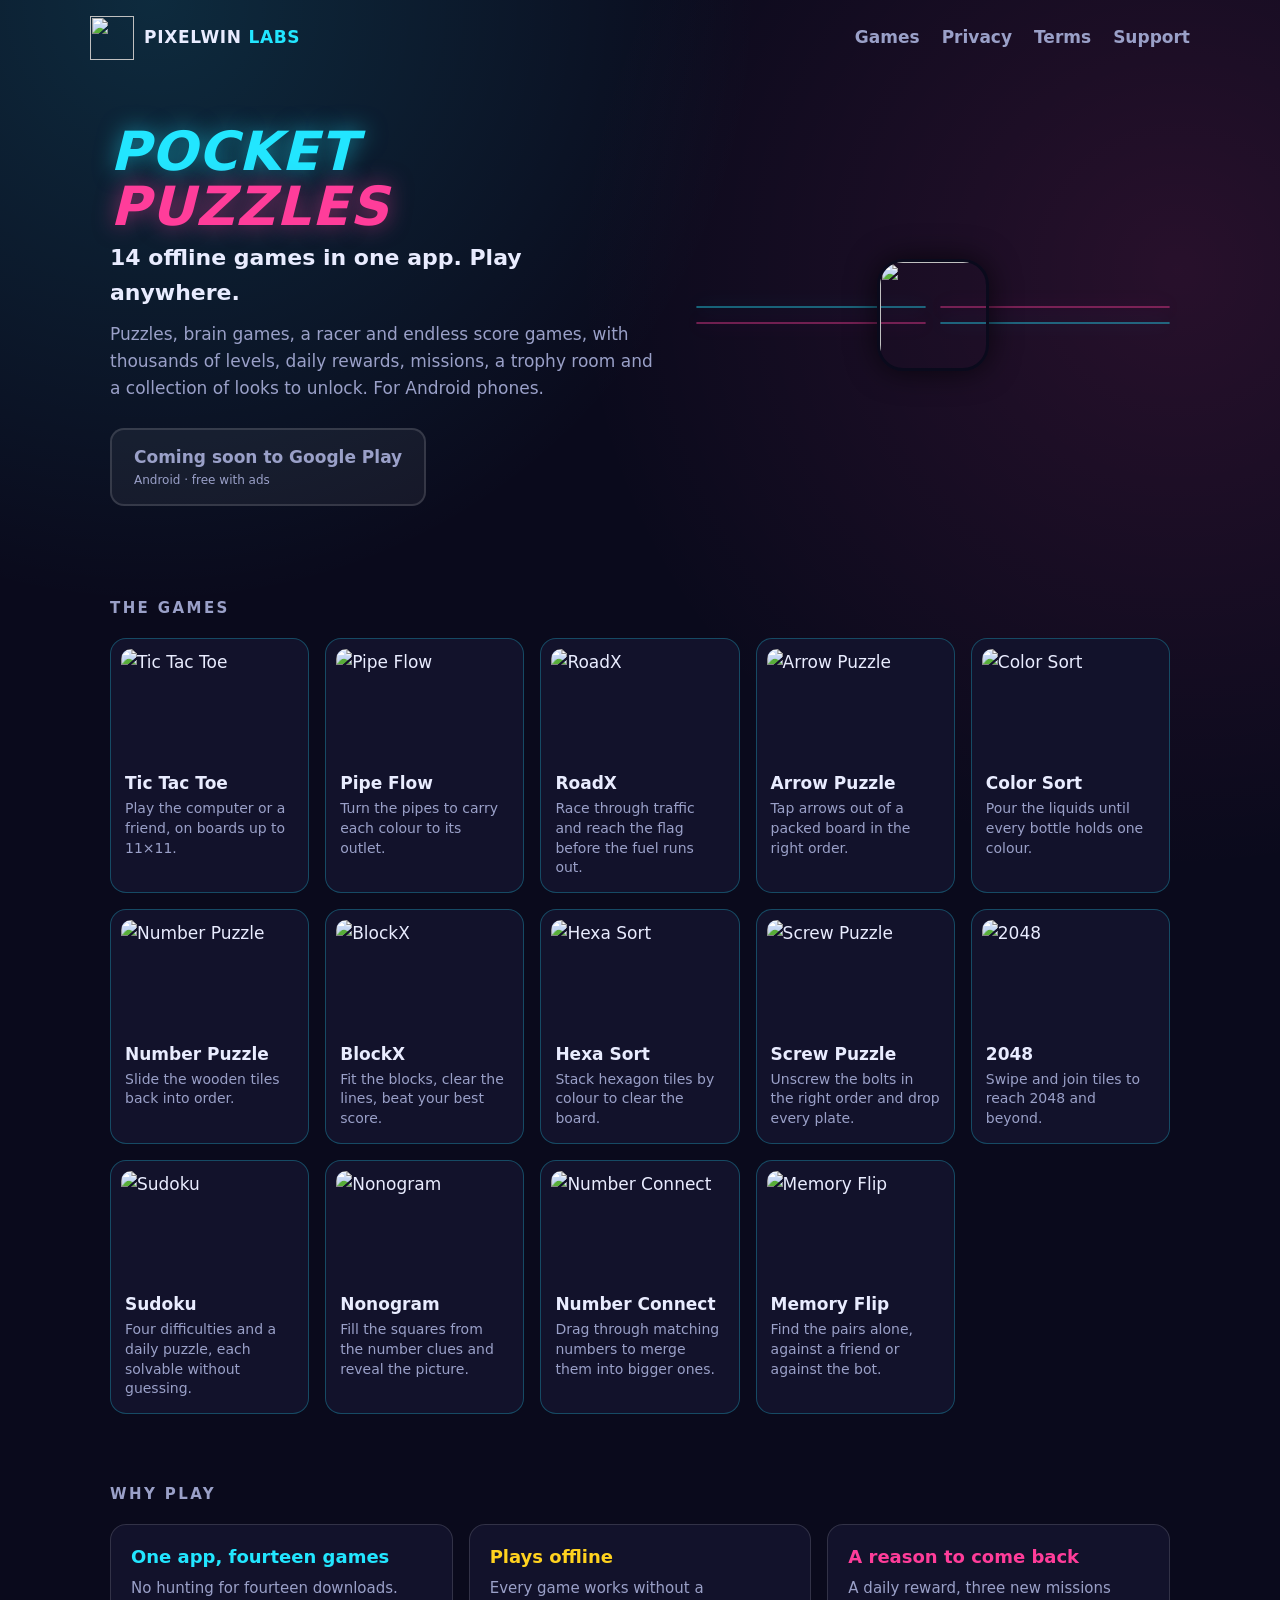
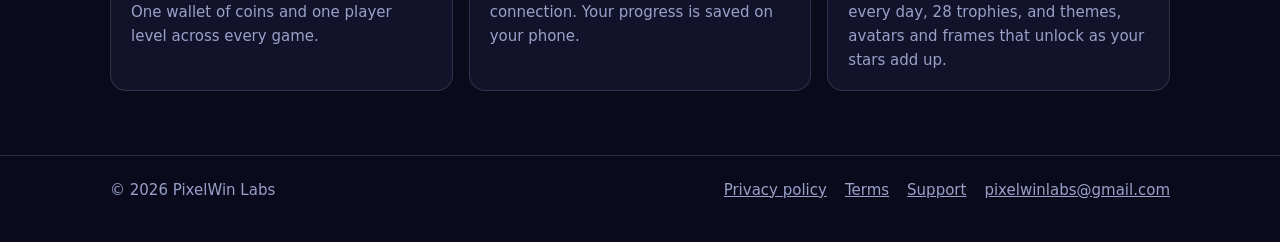
==== index.html @ aa6100d0 "Website" ====
<!DOCTYPE html>
<html lang="en">
<head>
<meta charset="utf-8">
<meta name="viewport" content="width=device-width, initial-scale=1">
<title>Pocket Puzzles: Offline Games — 14 games in one app | PixelWin Labs</title>
<meta name="description" content="Pocket Puzzles puts fourteen offline games in one Android app: puzzles, brain games, a racer and endless score games, with daily rewards, trophies and a collection to unlock.">
<meta name="theme-color" content="#0a0a1c">
<link rel="icon" href="images/icon.png">
<link rel="stylesheet" href="style.css">
</head>
<body>

<header class="wrap top">
  <a class="brand" href="index.html"><img src="images/logo.png" alt=""><span>PIXELWIN <b>LABS</b></span></a>
  <nav class="nav" aria-label="Main">
    <a href="#games">Games</a>
    <a href="privacy.html">Privacy</a>
    <a href="terms.html">Terms</a>
    <a href="support.html">Support</a>
  </nav>
</header>

<main class="wrap">

  <div class="hero">
    <div>
      <h1><span class="x">POCKET</span> <span class="o">PUZZLES</span></h1>
      <p class="tag">14 offline games in one app. Play anywhere.</p>
      <p class="lead">Puzzles, brain games, a racer and endless score games, with thousands of levels, daily rewards, missions, a trophy room and a collection of looks to unlock. For Android phones.</p>
      <!-- STORE BUTTON. When the app is on Google Play, replace the next line with:
           <a class="cta" href="https://play.google.com/store/apps/details?id=com.pixelwin.arcade">▶ Get it on Google Play</a> -->
      <span class="cta soon"><span>Coming soon to Google Play<small>Android · free with ads</small></span></span>
    </div>
    <div class="heroart" aria-hidden="true">
      <img src="images/game-10.png" alt="">
      <img src="images/game-3.png" alt="">
      <img src="images/game-2.png" alt="">
      <img src="images/game-9.png" alt="">
      <img class="icon" src="images/icon.png" alt="">
    </div>
  </div>

  <!-- SCREENSHOTS. Put five phone screenshots into images/ as shot-1.png … shot-5.png, then remove this comment's
       two marker lines so the section shows.
  <section>
    <h2>Screenshots</h2>
    <div class="shots">
      <img src="images/shot-1.png" alt="The hub with all fourteen games">
      <img src="images/shot-2.png" alt="Screw Puzzle">
      <img src="images/shot-3.png" alt="Arrow Puzzle">
      <img src="images/shot-4.png" alt="RoadX">
      <img src="images/shot-5.png" alt="2048">
    </div>
  </section>
  -->

  <section id="games">
    <h2>The games</h2>
    <div class="games">
      <div class="game"><img src="images/game-0.png" alt="Tic Tac Toe"><h3>Tic Tac Toe</h3><p>Play the computer or a friend, on boards up to 11×11.</p></div>
      <div class="game"><img src="images/game-1.png" alt="Pipe Flow"><h3>Pipe Flow</h3><p>Turn the pipes to carry each colour to its outlet.</p></div>
      <div class="game"><img src="images/game-2.png" alt="RoadX"><h3>RoadX</h3><p>Race through traffic and reach the flag before the fuel runs out.</p></div>
      <div class="game"><img src="images/game-3.png" alt="Arrow Puzzle"><h3>Arrow Puzzle</h3><p>Tap arrows out of a packed board in the right order.</p></div>
      <div class="game"><img src="images/game-4.png" alt="Color Sort"><h3>Color Sort</h3><p>Pour the liquids until every bottle holds one colour.</p></div>
      <div class="game"><img src="images/game-5.png" alt="Number Puzzle"><h3>Number Puzzle</h3><p>Slide the wooden tiles back into order.</p></div>
      <div class="game"><img src="images/game-6.png" alt="BlockX"><h3>BlockX</h3><p>Fit the blocks, clear the lines, beat your best score.</p></div>
      <div class="game"><img src="images/game-7.png" alt="Hexa Sort"><h3>Hexa Sort</h3><p>Stack hexagon tiles by colour to clear the board.</p></div>
      <div class="game"><img src="images/game-10.png" alt="Screw Puzzle"><h3>Screw Puzzle</h3><p>Unscrew the bolts in the right order and drop every plate.</p></div>
      <div class="game"><img src="images/game-9.png" alt="2048"><h3>2048</h3><p>Swipe and join tiles to reach 2048 and beyond.</p></div>
      <div class="game"><img src="images/game-11.png" alt="Sudoku"><h3>Sudoku</h3><p>Four difficulties and a daily puzzle, each solvable without guessing.</p></div>
      <div class="game"><img src="images/game-12.png" alt="Nonogram"><h3>Nonogram</h3><p>Fill the squares from the number clues and reveal the picture.</p></div>
      <div class="game"><img src="images/game-13.png" alt="Number Connect"><h3>Number Connect</h3><p>Drag through matching numbers to merge them into bigger ones.</p></div>
      <div class="game"><img src="images/game-14.png" alt="Memory Flip"><h3>Memory Flip</h3><p>Find the pairs alone, against a friend or against the bot.</p></div>
    </div>
  </section>

  <section>
    <h2>Why play</h2>
    <div class="why">
      <div><h3>One app, fourteen games</h3><p>No hunting for fourteen downloads. One wallet of coins and one player level across every game.</p></div>
      <div><h3>Plays offline</h3><p>Every game works without a connection. Your progress is saved on your phone.</p></div>
      <div><h3>A reason to come back</h3><p>A daily reward, three new missions every day, 28 trophies, and themes, avatars and frames that unlock as your stars add up.</p></div>
    </div>
  </section>

</main>

<footer>
  <div class="wrap">
    <span>© 2026 PixelWin Labs</span>
    <span><a href="privacy.html">Privacy policy</a><a href="terms.html">Terms</a><a href="support.html">Support</a><a href="mailto:pixelwinlabs@gmail.com">pixelwinlabs@gmail.com</a></span>
  </div>
</footer>

</body>
</html>
---- style.css ----
/* PixelWin Labs website. One stylesheet for all pages; the look follows the app (dark navy, neon cyan and pink). */
:root {
  --bg: #0a0a1c;
  --card: #12122b;
  --ink: #e9ecff;
  --mut: #9aa0c8;
  --a: #22e6ff;
  --b: #ff3d9a;
  --gold: #ffd21f;
  --line: #ffffff22;
}
* { box-sizing: border-box; }
html { scroll-behavior: smooth; }
body {
  margin: 0;
  background:
    radial-gradient(circle at 12% 0%, #22e6ff26, transparent 42%),
    radial-gradient(circle at 92% 30%, #ff3d9a1f, transparent 45%),
    var(--bg);
  background-attachment: fixed;
  color: var(--ink);
  font-family: system-ui, -apple-system, "Segoe UI", Roboto, Helvetica, Arial, sans-serif;
  font-size: 17px;
  line-height: 1.6;
}
img { max-width: 100%; display: block; }
a { color: var(--a); }
.wrap { max-width: 1100px; margin: 0 auto; padding: 0 20px; }

/* header */
.top { display: flex; align-items: center; justify-content: space-between; gap: 16px; padding: 16px 0; }
.brand { display: flex; align-items: center; gap: 10px; color: var(--ink); text-decoration: none; font-weight: 800; letter-spacing: .04em; }
.brand img { width: 44px; height: 44px; }
.brand span b { color: var(--a); }
.nav { display: flex; gap: 22px; flex-wrap: wrap; }
.nav a { color: var(--mut); text-decoration: none; font-weight: 600; }
.nav a:hover, .nav a[aria-current="page"] { color: var(--ink); }

/* hero */
.hero { display: grid; grid-template-columns: 1.15fr 1fr; gap: 40px; align-items: center; padding: 48px 0 56px; }
.hero h1 { margin: 0 0 6px; font-size: 54px; line-height: 1.02; font-weight: 900; font-style: italic; letter-spacing: .02em; }
.hero h1 .x { color: var(--a); text-shadow: 0 0 22px #22e6ff88; }
.hero h1 .o { color: var(--b); text-shadow: 0 0 22px #ff3d9a88; }
.tag { font-size: 22px; font-weight: 700; margin: 0 0 10px; }
.lead { color: var(--mut); margin: 0 0 26px; max-width: 34em; }
.cta {
  display: inline-flex; align-items: center; gap: 10px; padding: 14px 22px; border-radius: 14px;
  border: 2px solid var(--gold); color: #fff; text-decoration: none; font-weight: 800;
  background: #ffd21f1f; box-shadow: 0 0 18px #ffd21f55;
}
.cta.soon { border-color: var(--line); background: #ffffff0d; box-shadow: none; color: var(--mut); cursor: default; }
.cta small { display: block; font-weight: 500; font-size: 12px; color: var(--mut); }
.heroart { position: relative; display: grid; grid-template-columns: 1fr 1fr; gap: 14px; }
.heroart img { border-radius: 16px; border: 1.5px solid #22e6ff66; box-shadow: 0 0 20px #22e6ff33; }
.heroart img:nth-child(2), .heroart img:nth-child(3) { border-color: #ff3d9a66; box-shadow: 0 0 20px #ff3d9a33; }
.heroart .icon { position: absolute; left: 50%; top: 50%; width: 112px; height: 112px; margin: -56px 0 0 -56px; border-radius: 26px; border: 3px solid var(--bg); box-shadow: 0 0 30px #000a; }

/* sections */
section { padding: 34px 0; }
h2 { font-size: 15px; letter-spacing: .16em; text-transform: uppercase; color: var(--mut); margin: 0 0 18px; font-weight: 700; }
.games { display: grid; grid-template-columns: repeat(5, 1fr); gap: 16px; }
.game { background: var(--card); border: 1.5px solid #22e6ff44; border-radius: 16px; padding: 10px 10px 14px; }
.game img { border-radius: 10px; aspect-ratio: 8 / 5; object-fit: cover; width: 100%; }
.game h3 { margin: 10px 4px 2px; font-size: 17px; }
.game p { margin: 0 4px; font-size: 14px; line-height: 1.4; color: var(--mut); }
.shots { display: grid; grid-template-columns: repeat(5, 1fr); gap: 16px; }
.shots img { border-radius: 18px; border: 1.5px solid var(--line); }
.why { display: grid; grid-template-columns: repeat(3, 1fr); gap: 16px; }
.why div { background: var(--card); border: 1.5px solid var(--line); border-radius: 16px; padding: 18px 20px; }
.why h3 { margin: 0 0 4px; font-size: 18px; color: var(--a); }
.why div:nth-child(2) h3 { color: var(--gold); }
.why div:nth-child(3) h3 { color: var(--b); }
.why p { margin: 0; color: var(--mut); font-size: 15px; }

/* text pages */
.doc { max-width: 760px; padding: 28px 0 40px; }
.doc h1 { font-size: 38px; margin: 0 0 4px; font-weight: 900; }
.doc .date { color: var(--mut); margin: 0 0 22px; font-size: 15px; }
.doc h2 { font-size: 21px; letter-spacing: 0; text-transform: none; color: var(--ink); margin: 34px 0 8px; }
.doc p, .doc li { color: #cfd3f2; }
.doc ul { padding-left: 22px; }
.box { background: var(--card); border: 1.5px solid #22e6ff55; border-radius: 16px; padding: 16px 20px; }
.box p { margin: 0 0 6px; color: var(--ink); font-weight: 700; }
.box ul { margin: 0; }
details { background: var(--card); border: 1.5px solid var(--line); border-radius: 14px; padding: 14px 18px; margin: 0 0 10px; }
summary { cursor: pointer; font-weight: 700; }
details p { margin: 10px 0 0; }
.mail { display: inline-block; margin: 8px 0 26px; padding: 12px 20px; border-radius: 14px; border: 2px solid var(--a); color: #fff; text-decoration: none; font-weight: 800; background: #22e6ff1f; }

/* footer */
footer { border-top: 1px solid var(--line); margin-top: 30px; padding: 22px 0 40px; color: var(--mut); font-size: 15px; }
footer .wrap { display: flex; justify-content: space-between; gap: 16px; flex-wrap: wrap; }
footer a { color: var(--mut); margin-left: 18px; }
footer a:first-child { margin-left: 0; }

@media (max-width: 900px) {
  .hero { grid-template-columns: 1fr; padding: 24px 0 36px; gap: 28px; }
  .hero h1 { font-size: 40px; }
  .games { grid-template-columns: repeat(2, 1fr); }
  .why { grid-template-columns: 1fr; }
  .shots { grid-auto-flow: column; grid-auto-columns: 46%; grid-template-columns: none; overflow-x: auto; padding-bottom: 8px; }
  .nav { gap: 14px; font-size: 15px; }
  .doc h1 { font-size: 30px; }
}
@media (max-width: 520px) {
  .brand { gap: 8px; }
  .brand img { width: 34px; height: 34px; }
  .brand span { font-size: 14px; white-space: nowrap; }
  .nav { gap: 12px; font-size: 14px; flex-wrap: nowrap; }
}
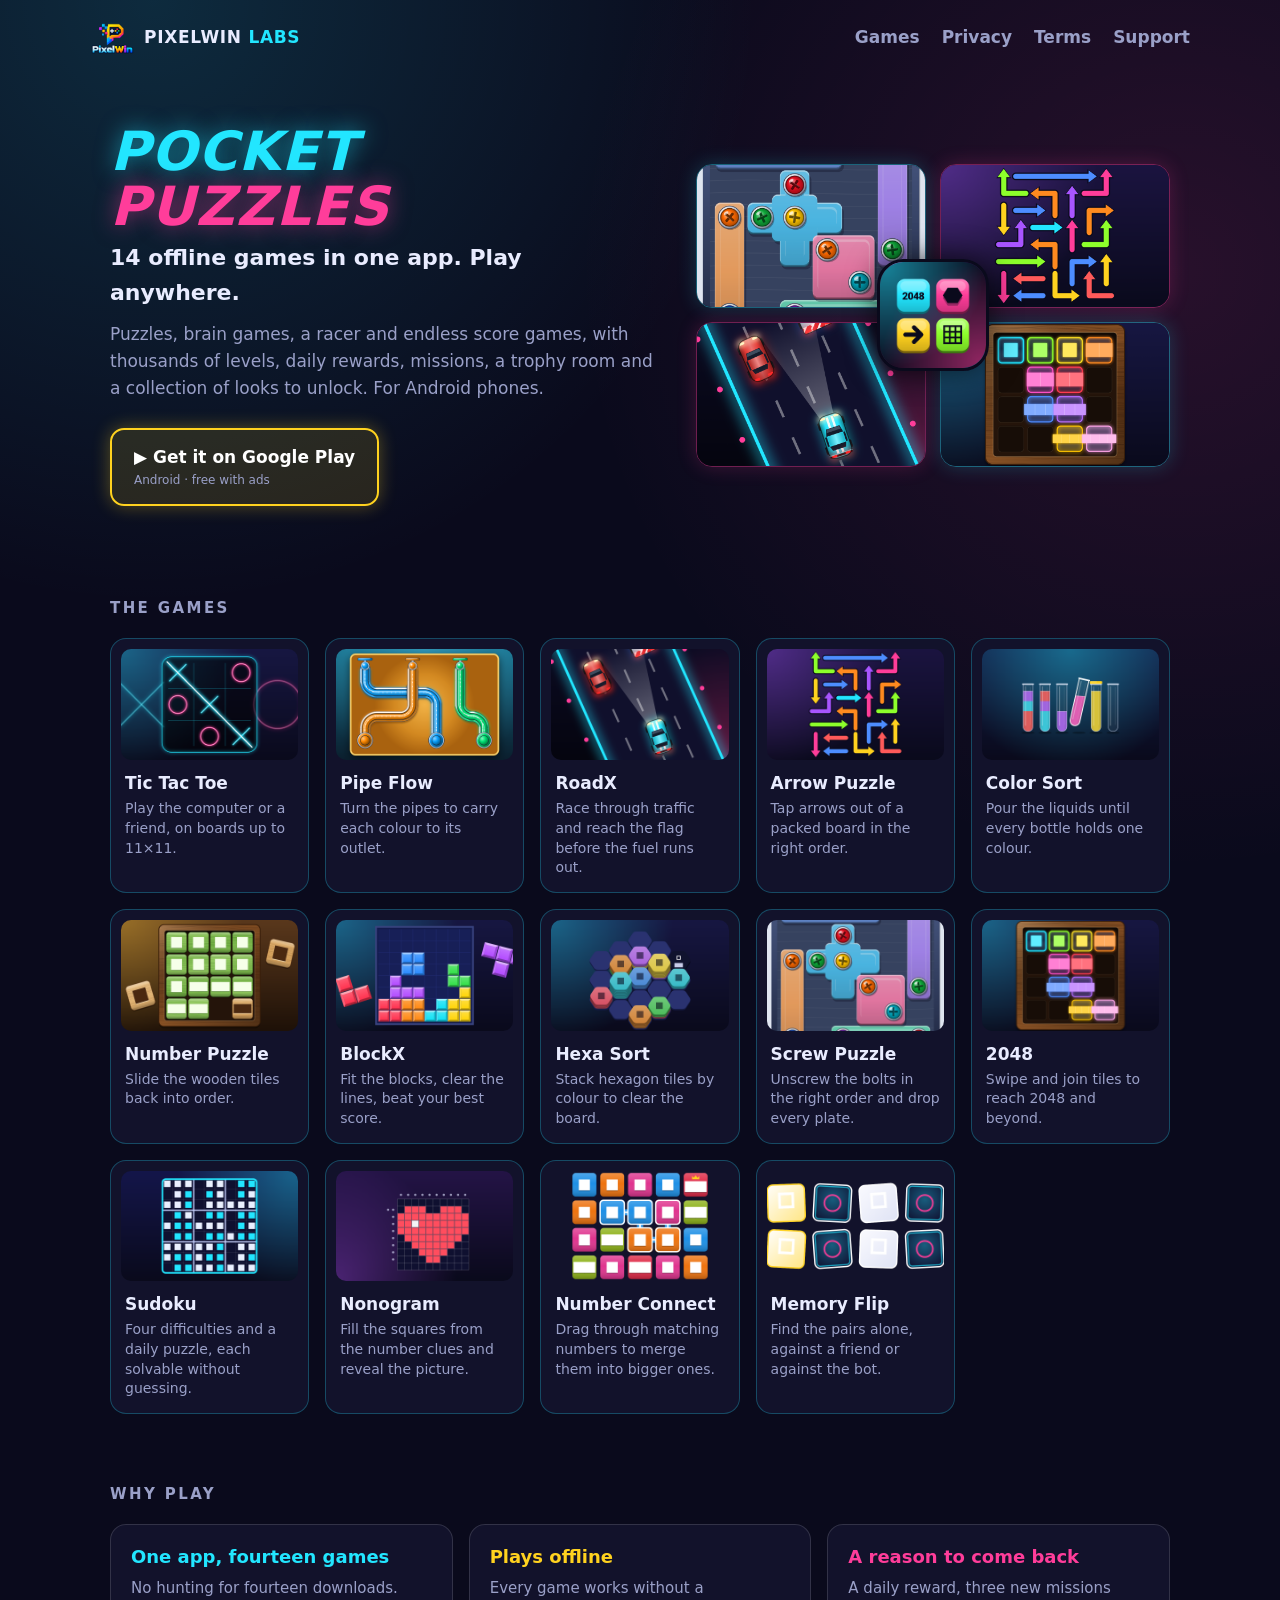
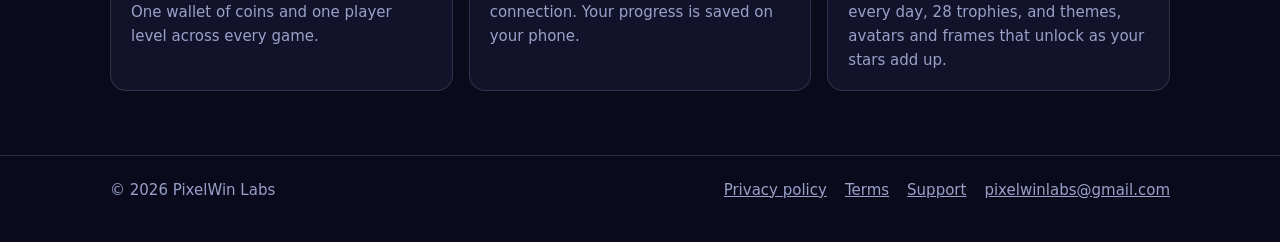
==== commit 0fa62195: "Link the home page to the app on Google Play Co-Authored-By: Claude Opus 5.5 <noreply@anthropic.com>" ====
--- a/index.html
+++ b/index.html
@@ -28,9 +28,7 @@
       <h1><span class="x">POCKET</span> <span class="o">PUZZLES</span></h1>
       <p class="tag">14 offline games in one app. Play anywhere.</p>
       <p class="lead">Puzzles, brain games, a racer and endless score games, with thousands of levels, daily rewards, missions, a trophy room and a collection of looks to unlock. For Android phones.</p>
-      <!-- STORE BUTTON. When the app is on Google Play, replace the next line with:
-           <a class="cta" href="https://play.google.com/store/apps/details?id=com.pixelwin.arcade">▶ Get it on Google Play</a> -->
-      <span class="cta soon"><span>Coming soon to Google Play<small>Android · free with ads</small></span></span>
+      <a class="cta" href="https://play.google.com/store/apps/details?id=com.pixelwin.arcade" target="_blank" rel="noopener"><span>▶ Get it on Google Play<small>Android · free with ads</small></span></a>
     </div>
     <div class="heroart" aria-hidden="true">
       <img src="images/game-10.png" alt="">
